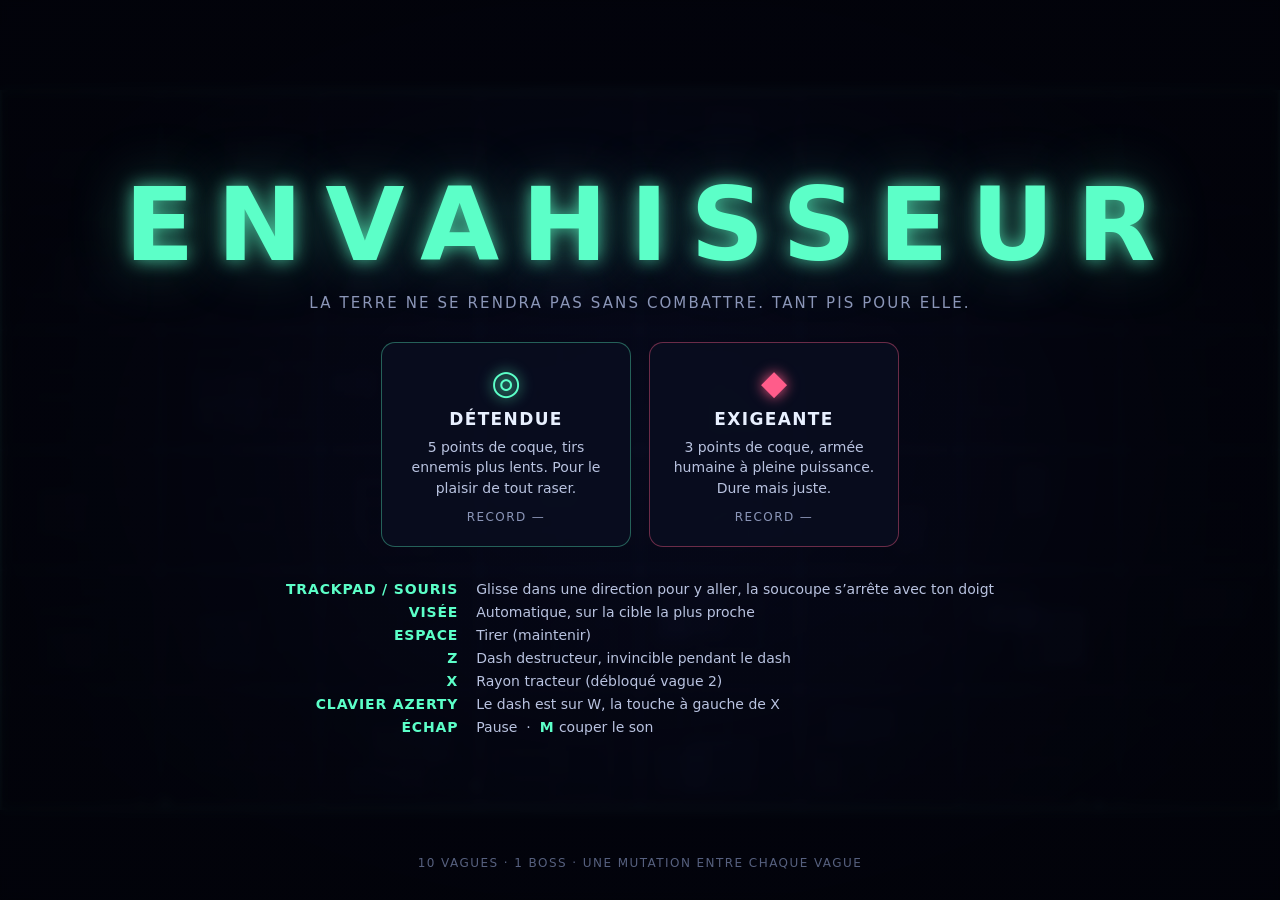
==== index.html @ 9c33dd2c "Découpe le jeu en HTML, CSS et modules JavaScript Le fichier unique de 1 670 lignes devient un site " ====
<!DOCTYPE html>
<html lang="fr">
<head>
  <meta charset="utf-8">
  <meta name="viewport" content="width=device-width, initial-scale=1">
  <meta name="description" content="Mini jeu d'arcade néon : tu pilotes la soucoupe alien qui envahit la Terre.">
  <title>ENVAHISSEUR</title>
  <link rel="stylesheet" href="css/base.css">
  <link rel="stylesheet" href="css/screens.css">
  <link rel="stylesheet" href="css/components.css">
  <script type="module" src="js/main.js"></script>
</head>
<body>
  <canvas id="game"></canvas>

  <section id="menu" class="screen on">
    <h1>ENVAHISSEUR</h1>
    <p class="sub">La Terre ne se rendra pas sans combattre. Tant pis pour elle.</p>
    <div class="row">
      <button class="card" data-diff="easy">
        <div class="ico">◎</div>
        <div class="name">Détendue</div>
        <div class="desc">5 points de coque, tirs ennemis plus lents. Pour le plaisir de tout raser.</div>
        <div class="lvl" id="best-easy">RECORD —</div>
      </button>
      <button class="card hard" data-diff="hard">
        <div class="ico">◆</div>
        <div class="name">Exigeante</div>
        <div class="desc">3 points de coque, armée humaine à pleine puissance. Dure mais juste.</div>
        <div class="lvl" id="best-hard">RECORD —</div>
      </button>
    </div>
    <div class="controls">
      <b>TRACKPAD / SOURIS</b><span>Glisse dans une direction pour y aller, la soucoupe s’arrête avec ton doigt</span>
      <b>VISÉE</b><span>Automatique, sur la cible la plus proche</span>
      <b>ESPACE</b><span>Tirer (maintenir)</span>
      <b id="key-dash">Z</b><span>Dash destructeur, invincible pendant le dash</span>
      <b id="key-beam">X</b><span>Rayon tracteur (débloqué vague 2)</span>
      <b id="key-note">CLAVIER AZERTY</b><span id="key-note2">Le dash est sur W, la touche à gauche de X</span>
      <b>ÉCHAP</b><span>Pause &nbsp;·&nbsp; <b>M</b> couper le son</span>
    </div>
    <p class="foot">10 VAGUES · 1 BOSS · UNE MUTATION ENTRE CHAQUE VAGUE</p>
  </section>

  <section id="upgrade" class="screen">
    <h2 id="up-title">VAGUE NETTOYÉE</h2>
    <p class="sub">Choisis une mutation</p>
    <div class="row" id="up-cards"></div>
  </section>

  <section id="pause" class="screen">
    <h2>PAUSE</h2>
    <p class="sub" id="pause-sub">Vague 1</p>
    <div class="col">
      <button class="btn" id="btn-resume">Reprendre</button>
      <button class="btn" id="btn-restart">Recommencer</button>
      <button class="btn" id="btn-quit">Menu principal</button>
    </div>
  </section>

  <section id="end" class="screen">
    <h2 id="end-title">SOUCOUPE DÉTRUITE</h2>
    <p class="sub tight" id="end-sub"></p>
    <div class="record" id="end-record"></div>
    <div class="stats" id="end-stats"></div>
    <p class="taken" id="end-taken"></p>
    <div class="row">
      <button class="btn" id="btn-again">Rejouer</button>
      <button class="btn" id="btn-menu">Menu principal</button>
    </div>
  </section>
</body>
</html>
---- css/base.css ----
/* Variables de thème, remise à zéro et canvas du jeu. */

:root {
  --alien: #5cffc8;
  --danger: #ff3b5c;
  --warm: #ffb14a;
  --ink: #e8f0ff;
  --ink-soft: #b9c3e0;
  --mute: #8b96b8;
  --faint: #56607f;
  --bg: #02030a;
  --panel: rgba(10, 14, 32, 0.86);
  --font: "Avenir Next", "Segoe UI", system-ui, -apple-system, sans-serif;
}

* { box-sizing: border-box; }

html, body {
  margin: 0;
  height: 100%;
  overflow: hidden;
  background: var(--bg);
  color: var(--ink);
  font-family: var(--font);
  user-select: none;
  -webkit-user-select: none;
}

#game {
  position: absolute;
  left: 50%;
  top: 50%;
  transform: translate(-50%, -50%);
  display: block;
  cursor: none;
}
---- css/screens.css ----
/* Écrans superposés au jeu (menu, mutation, pause, fin) et leur mise en page. */

.screen {
  position: fixed;
  inset: 0;
  z-index: 5;
  display: none;
  flex-direction: column;
  align-items: center;
  justify-content: center;
  padding: 24px;
  text-align: center;
  background: radial-gradient(ellipse at center, rgba(4, 6, 18, 0.55), rgba(2, 3, 10, 0.9));
  backdrop-filter: blur(5px);
  -webkit-backdrop-filter: blur(5px);
}

.screen.on { display: flex; }

h1 {
  margin: 0;
  padding-left: 0.22em;
  font-size: clamp(40px, 8vw, 104px);
  font-weight: 800;
  letter-spacing: 0.22em;
  color: var(--alien);
  text-shadow: 0 0 18px rgba(92, 255, 200, 0.75), 0 0 60px rgba(92, 255, 200, 0.35);
}

h2 {
  margin: 0 0 6px;
  padding-left: 0.18em;
  font-size: clamp(24px, 4vw, 46px);
  font-weight: 800;
  letter-spacing: 0.18em;
}

.sub {
  margin: 10px 0 30px;
  font-size: 15px;
  letter-spacing: 0.14em;
  text-transform: uppercase;
  color: var(--mute);
}

.sub.tight { margin-bottom: 8px; }

.row { display: flex; flex-wrap: wrap; justify-content: center; gap: 18px; }
.col { display: flex; flex-direction: column; align-items: center; gap: 12px; }

.foot {
  position: absolute;
  bottom: 18px;
  left: 0;
  right: 0;
  font-size: 12px;
  letter-spacing: 0.12em;
  color: var(--faint);
}

.win h2 { color: var(--alien); text-shadow: 0 0 22px rgba(92, 255, 200, 0.7); }
.lose h2 { color: var(--danger); text-shadow: 0 0 22px rgba(255, 59, 92, 0.7); }
---- css/components.css ----
/* Composants réutilisables : cartes, boutons, aide des contrôles, statistiques. */

/* Carte de choix (difficulté ou mutation). --c donne la couleur d'accent. */
.card {
  width: 250px;
  padding: 22px 20px;
  border: 1.5px solid rgba(92, 255, 200, 0.35);
  border-radius: 14px;
  background: var(--panel);
  color: var(--ink);
  font-family: inherit;
  text-align: center;
  cursor: pointer;
  transition: transform 0.12s ease, border-color 0.12s ease, box-shadow 0.12s ease;
}

.card:hover,
.card:focus-visible {
  outline: none;
  transform: translateY(-5px);
  border-color: var(--c, var(--alien));
  box-shadow: 0 0 26px color-mix(in srgb, var(--c, var(--alien)) 45%, transparent);
}

.card.hard { --c: #ff5c8a; border-color: rgba(255, 92, 138, 0.4); }

.card .key {
  display: inline-block;
  margin-bottom: 12px;
  padding: 2px 7px;
  border: 1px solid rgba(139, 150, 184, 0.4);
  border-radius: 5px;
  font-size: 11px;
  letter-spacing: 0.12em;
  color: var(--mute);
}

.card .ico {
  margin-bottom: 10px;
  font-size: 34px;
  line-height: 1;
  color: var(--c, var(--alien));
  text-shadow: 0 0 14px var(--c, var(--alien));
}

.card .name { margin-bottom: 8px; font-size: 17px; font-weight: 800; letter-spacing: 0.08em; text-transform: uppercase; }
.card .desc { min-height: 40px; font-size: 14px; line-height: 1.45; color: var(--ink-soft); }
.card .lvl { margin-top: 12px; font-size: 12px; letter-spacing: 0.12em; color: var(--mute); }

.btn {
  min-width: 220px;
  padding: 13px 26px;
  border: 1.5px solid rgba(92, 255, 200, 0.4);
  border-radius: 10px;
  background: var(--panel);
  color: var(--ink);
  font-family: inherit;
  font-size: 15px;
  font-weight: 700;
  letter-spacing: 0.14em;
  text-transform: uppercase;
  cursor: pointer;
  transition: border-color 0.12s, box-shadow 0.12s, transform 0.12s;
}

.btn:hover,
.btn:focus-visible {
  outline: none;
  transform: translateY(-2px);
  border-color: var(--alien);
  box-shadow: 0 0 20px rgba(92, 255, 200, 0.4);
}

/* Aide des contrôles sur l'écran titre : touche à gauche, action à droite. */
.controls {
  display: grid;
  grid-template-columns: auto auto;
  gap: 7px 18px;
  margin-top: 34px;
  font-size: 14px;
  text-align: left;
  color: var(--ink-soft);
}

.controls b { font-weight: 700; letter-spacing: 0.06em; color: var(--alien); }
.controls > b { text-align: right; }

/* Écran de fin */
.stats {
  display: grid;
  grid-template-columns: repeat(3, minmax(130px, 1fr));
  gap: 12px;
  margin: 22px 0 16px;
}

.stat { padding: 12px 16px; border: 1px solid rgba(139, 150, 184, 0.25); border-radius: 10px; background: var(--panel); }
.stat .v { font-size: 26px; font-weight: 800; font-variant-numeric: tabular-nums; }
.stat .l { margin-top: 2px; font-size: 11px; letter-spacing: 0.14em; text-transform: uppercase; color: var(--mute); }

.taken { max-width: 640px; margin-bottom: 22px; font-size: 13px; line-height: 1.6; color: var(--ink-soft); }

.record {
  height: 18px;
  font-size: 14px;
  font-weight: 800;
  letter-spacing: 0.2em;
  color: var(--warm);
  text-shadow: 0 0 12px rgba(255, 177, 74, 0.7);
}
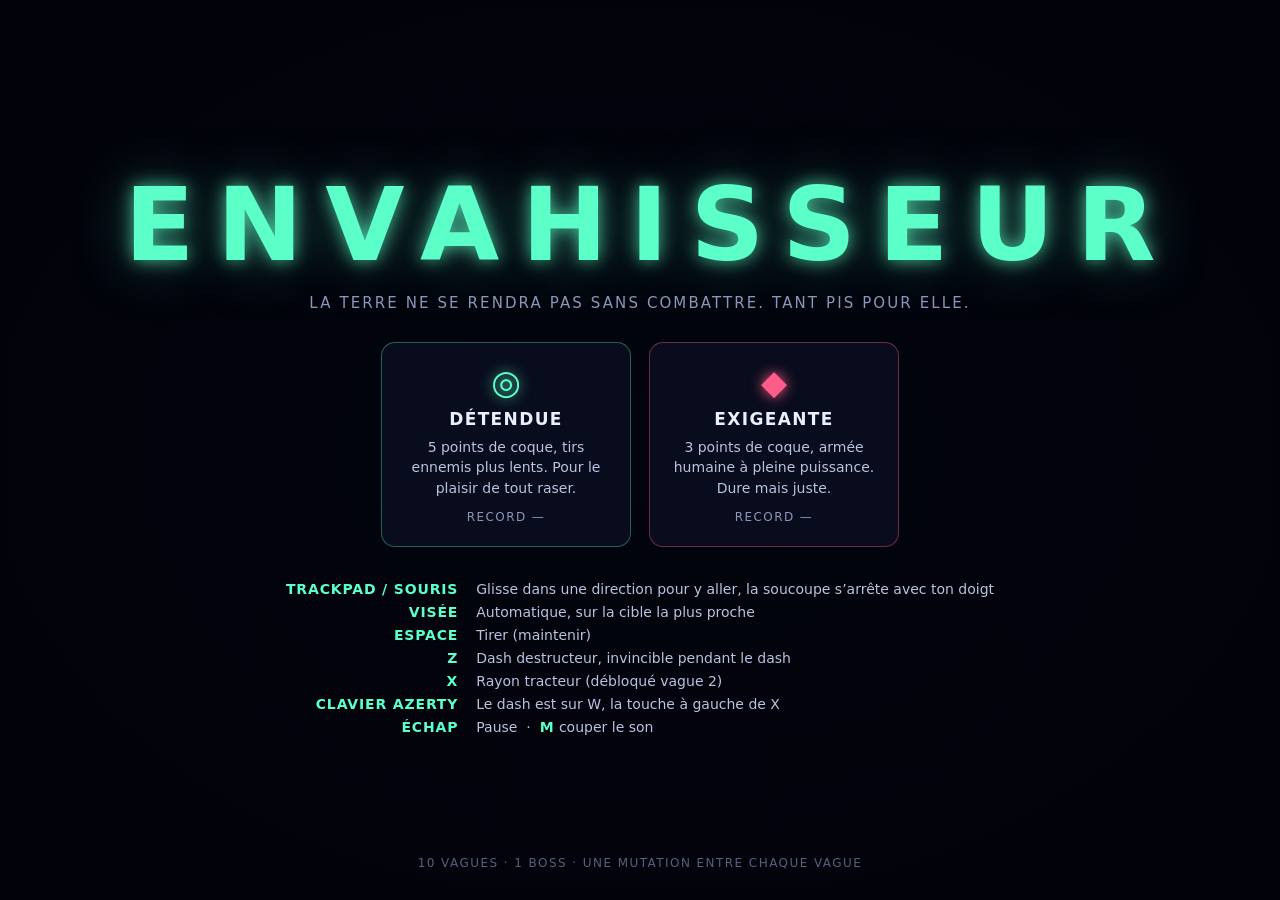
==== commit 736bd630: "Ajoute les écrans GAME OVER et YOU WIN avant les scores Un écran animé annonce la défaite ou la vict" ====
--- a/index.html
+++ b/index.html
@@ -8,6 +8,7 @@
   <link rel="stylesheet" href="css/base.css">
   <link rel="stylesheet" href="css/screens.css">
   <link rel="stylesheet" href="css/components.css">
+  <link rel="stylesheet" href="css/outcome.css">
   <script type="module" src="js/main.js"></script>
 </head>
 <body>
@@ -58,6 +59,13 @@
     </div>
   </section>
 
+  <section id="outcome" class="screen outcome">
+    <h1 class="outcome-title" id="outcome-title">GAME OVER</h1>
+    <p class="outcome-sub" id="outcome-sub"></p>
+    <p class="outcome-hint">Espace ou clic pour continuer</p>
+    <div class="outcome-timer" id="outcome-timer"></div>
+  </section>
+
   <section id="end" class="screen">
     <h2 id="end-title">SOUCOUPE DÉTRUITE</h2>
     <p class="sub tight" id="end-sub"></p>
--- a/css/outcome.css
+++ b/css/outcome.css
@@ -0,0 +1,87 @@
+/* Écran GAME OVER / YOU WIN, affiché entre la fin de partie et les scores.
+   --accent donne la couleur (rouge ou vert), --duration la durée avant les scores. */
+
+.screen.outcome {
+  --accent: var(--danger);
+  --accent-glow: rgba(255, 59, 92, 0.7);
+  /* le jeu figé reste visible derrière, assombri */
+  background: radial-gradient(ellipse at center, rgba(2, 3, 10, 0.35), rgba(2, 3, 10, 0.88));
+  backdrop-filter: none;
+  -webkit-backdrop-filter: none;
+  cursor: pointer;
+  animation: outcome-fade 0.5s ease-out both;
+}
+
+.screen.outcome.win {
+  --accent: var(--alien);
+  --accent-glow: rgba(92, 255, 200, 0.7);
+}
+
+.outcome-title {
+  font-size: clamp(40px, 9vw, 168px);
+  white-space: nowrap;
+  letter-spacing: 0.16em;
+  padding-left: 0.16em;
+  color: var(--accent);
+  text-shadow: 0 0 24px var(--accent-glow), 0 0 90px var(--accent-glow);
+  animation:
+    outcome-zoom 0.7s cubic-bezier(0.2, 0.9, 0.3, 1.2) both,
+    outcome-flicker 2.6s linear 0.7s infinite;
+}
+
+.outcome-sub {
+  margin: 18px 0 0;
+  font-size: clamp(16px, 2vw, 22px);
+  letter-spacing: 0.08em;
+  color: var(--ink);
+  animation: outcome-rise 0.6s ease-out 0.6s both;
+}
+
+.outcome-hint {
+  margin: 48px 0 0;
+  font-size: 13px;
+  letter-spacing: 0.2em;
+  text-transform: uppercase;
+  color: var(--mute);
+  animation: outcome-rise 0.6s ease-out 1s both, outcome-pulse 1.6s ease-in-out 1.6s infinite;
+}
+
+/* fine barre qui se remplit jusqu'au passage automatique aux scores */
+.outcome-timer {
+  position: absolute;
+  left: 0;
+  bottom: 0;
+  width: 100%;
+  height: 3px;
+  background: var(--accent);
+  box-shadow: 0 0 12px var(--accent-glow);
+  transform-origin: left;
+  animation: outcome-timer var(--duration, 3.5s) linear both;
+}
+
+@keyframes outcome-fade { from { opacity: 0; } }
+
+@keyframes outcome-zoom {
+  from { opacity: 0; transform: scale(1.8); filter: blur(12px); }
+  to { opacity: 1; transform: scale(1); filter: blur(0); }
+}
+
+@keyframes outcome-flicker {
+  0%, 92%, 100% { opacity: 1; }
+  93% { opacity: 0.55; }
+  95% { opacity: 1; }
+  97% { opacity: 0.7; }
+}
+
+@keyframes outcome-rise { from { opacity: 0; transform: translateY(12px); } }
+
+@keyframes outcome-pulse { 50% { opacity: 0.45; } }
+
+@keyframes outcome-timer { from { transform: scaleX(0); } to { transform: scaleX(1); } }
+
+@media (prefers-reduced-motion: reduce) {
+  .screen.outcome,
+  .outcome-title,
+  .outcome-sub,
+  .outcome-hint { animation: none; }
+}
